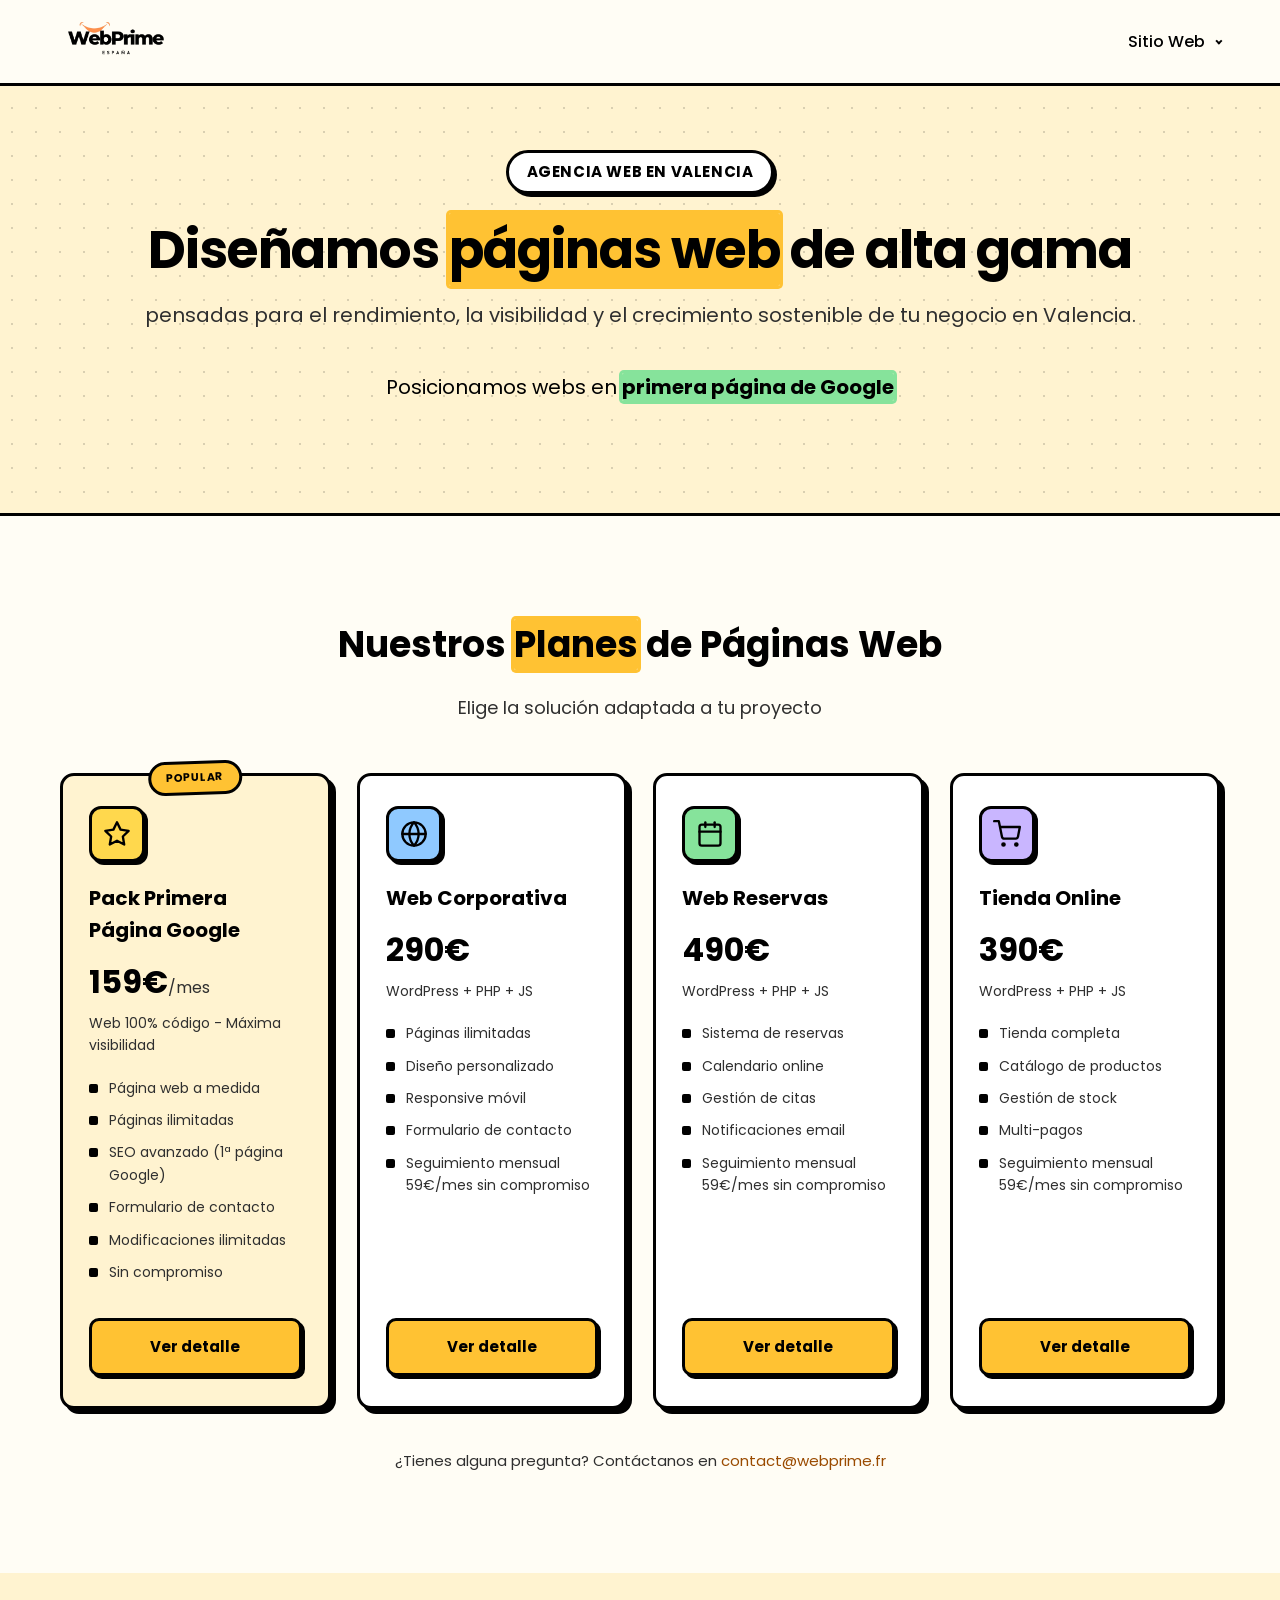
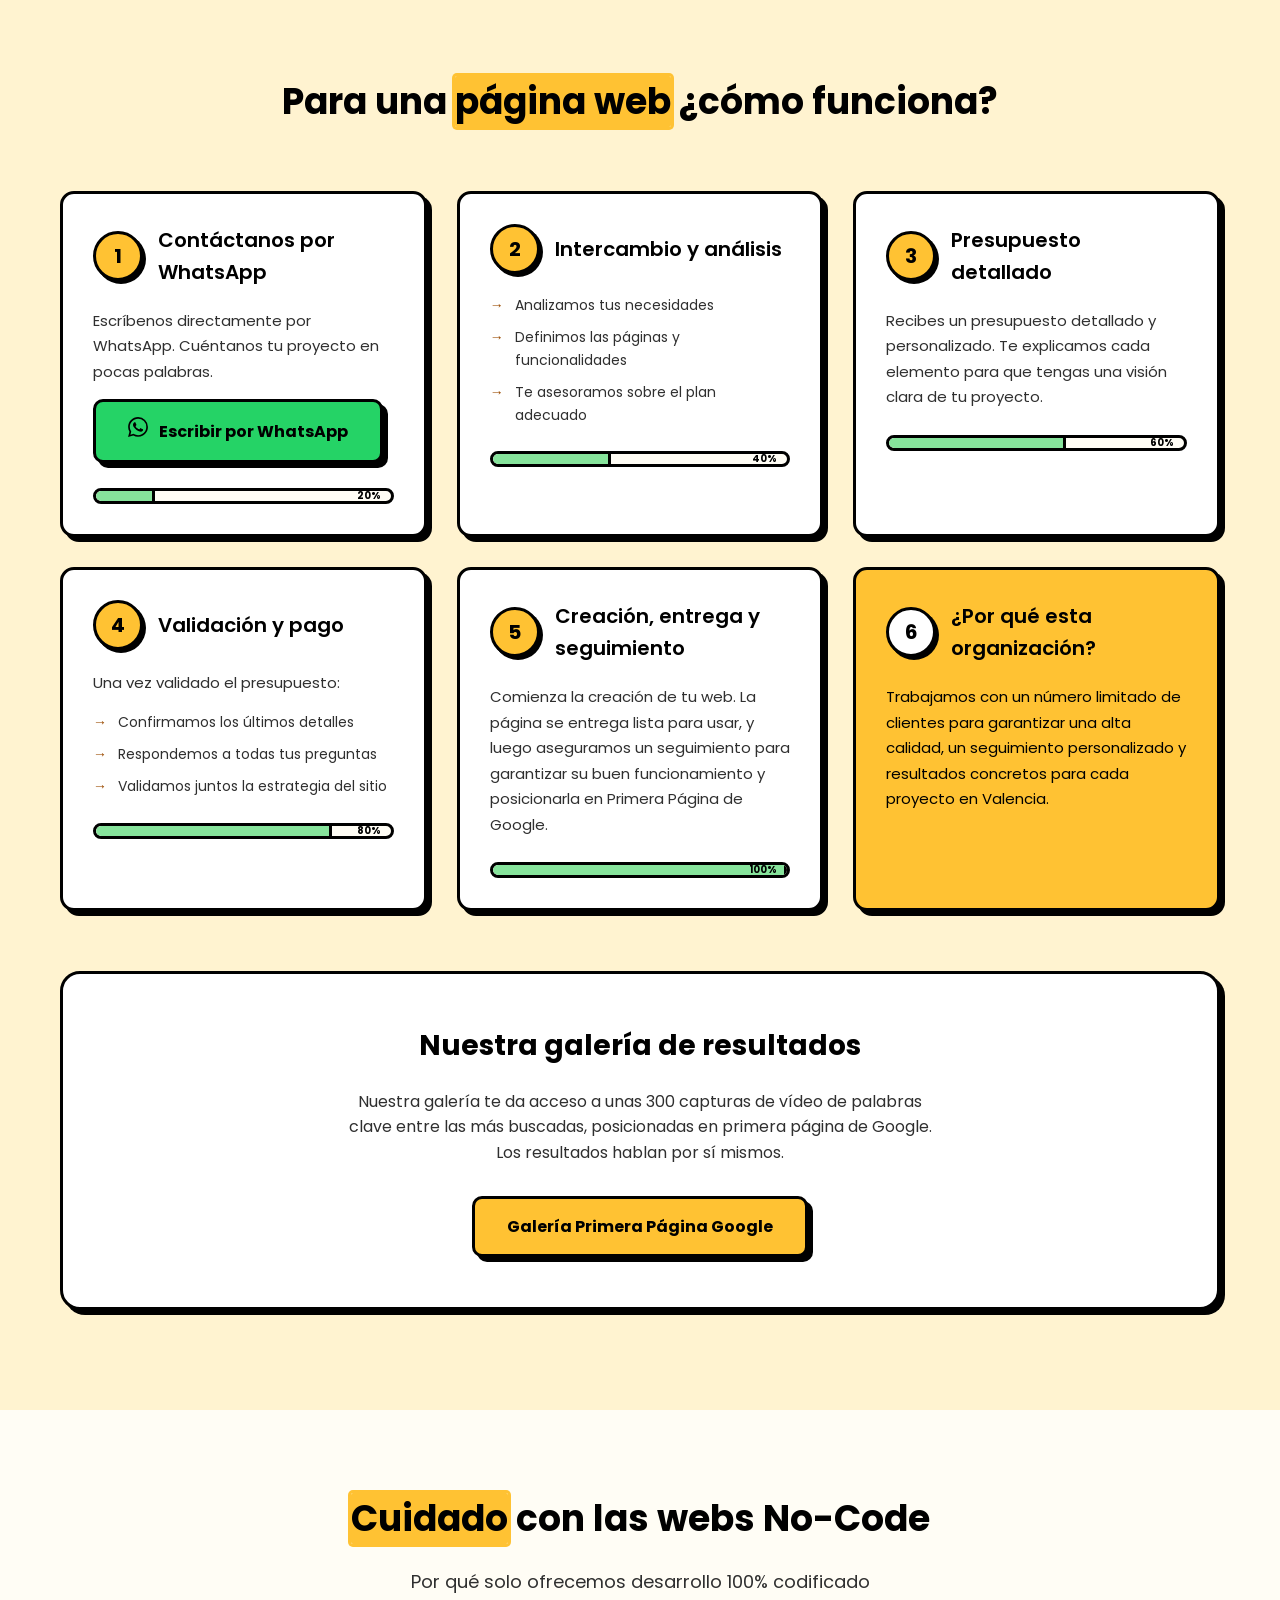
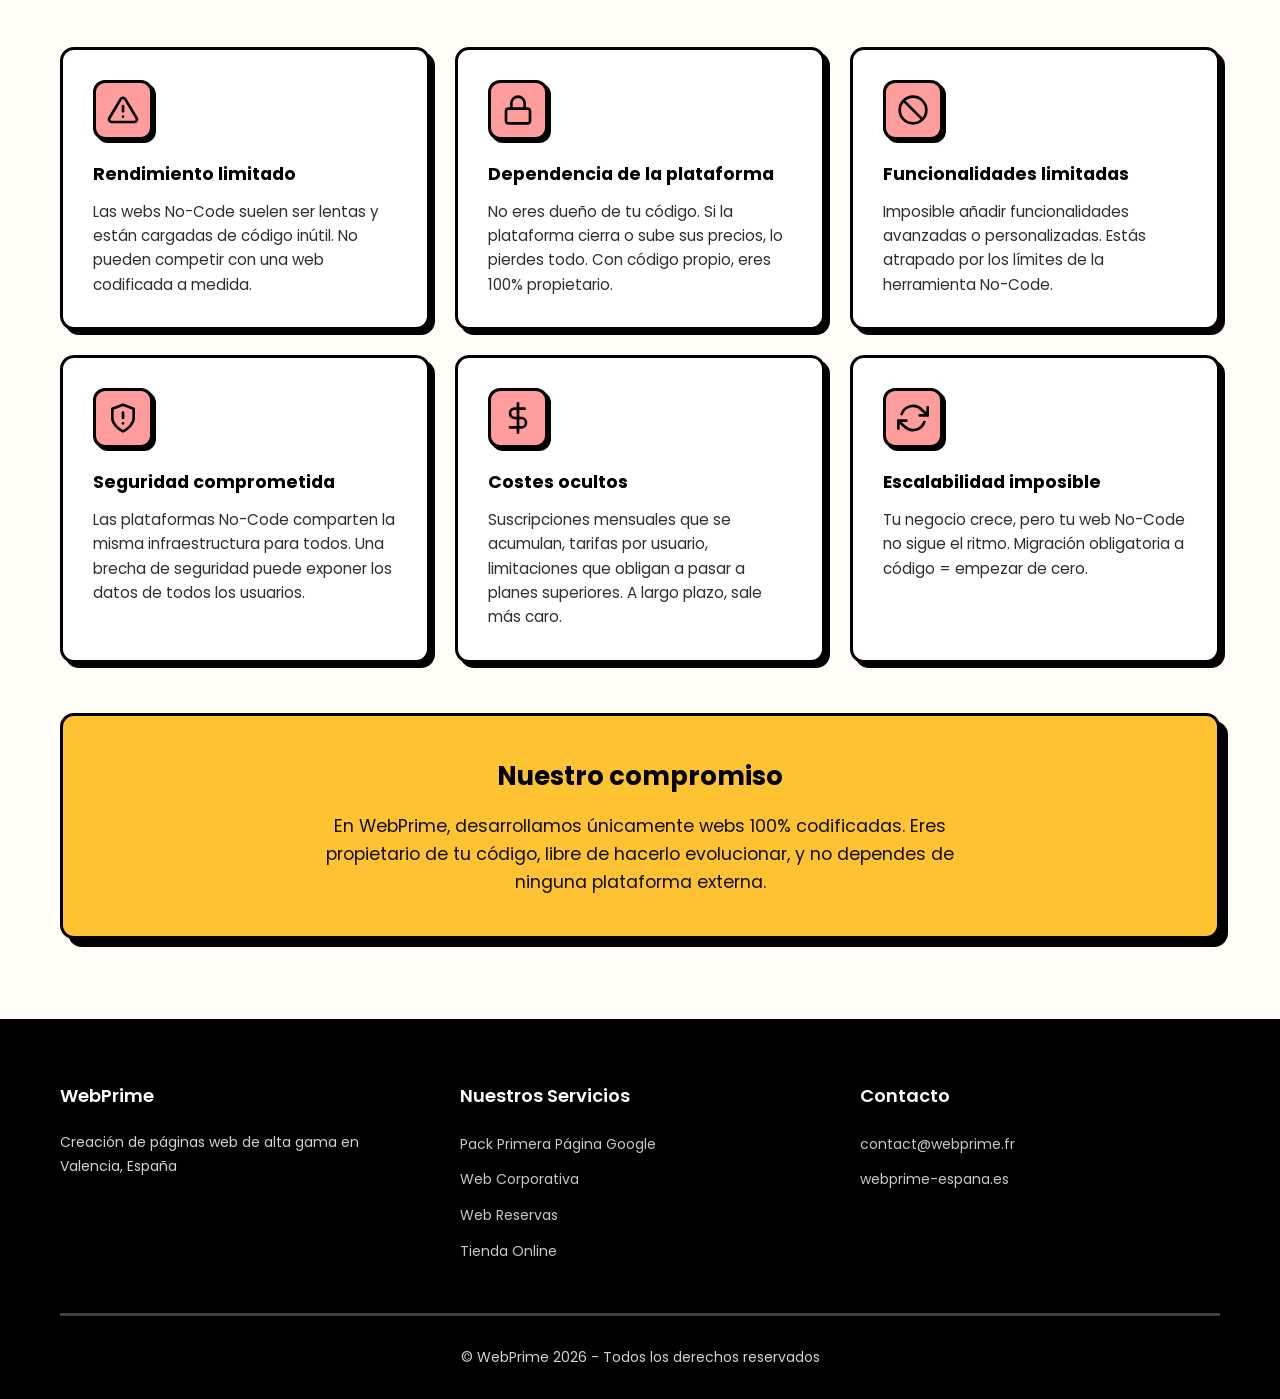
==== index.html @ 6ab96125 "Refonte neo-brutaliste et recentrage sur l'offre web Style - Palette neo-brutaliste : bordures noire" ====
﻿<!DOCTYPE html>
<html lang="es">
<head>
    <meta charset="UTF-8">
    <meta name="viewport" content="width=device-width, initial-scale=1.0">
    <title>Creación de Páginas Web en Valencia - Posicionamiento SEO Google | WebPrime</title>
    <meta name="description" content="Diseñamos páginas web de alta gama en Valencia, pensadas para el rendimiento, la visibilidad y el crecimiento sostenible de tu negocio.">
    <link rel="canonical" href="https://webprime-espana.es/"/>
    <meta name="author" content="WebPrime">
    <meta name="robots" content="index, follow">
    <link rel="icon" type="image/x-icon" href="favicon.ico">
    <link rel="apple-touch-icon" type="image/png" sizes="192x192" href="./logo/icon-192x192.png">
    <link rel="icon" type="image/png" sizes="32x32" href="./logo/android-icon-32x32.png">
    <link rel="icon" type="image/png" sizes="96x96" href="./logo/android-icon-96x96.png">
    <meta name="msapplication-TileColor" content="https://webprime-espana.es#ffffff">
    <meta name="msapplication-TileImage" content="./logo/ms-icon-32x32.png">
    <meta name="msapplication-TileImage" content="./logo/ms-icon-96x96.png">
    <link rel="stylesheet" href="style.css">
    <link rel="preconnect" href="https://fonts.googleapis.com">
    <link rel="preconnect" href="https://fonts.gstatic.com" crossorigin>
    <link href="https://fonts.googleapis.com/css2?family=Poppins:wght@300;400;500;600;700&display=swap" rel="stylesheet">
    <meta property="og:title" content="Creación de Páginas Web en Valencia - Posicionamiento SEO Google | WebPrime">
    <meta property="og:description" content="Diseñamos páginas web de alta gama en Valencia, pensadas para el rendimiento, la visibilidad y el crecimiento sostenible de tu negocio.">
    <meta property="og:image" content="https://webprime-espana.es/webprime.png">
    <meta property="og:url" content="https://webprime-espana.es">
    <meta property="og:type" content="website">
    <meta name="twitter:card" content="summary_large_image">
    <meta name="twitter:title" content="WebPrime España - Creación de Páginas Web en Valencia">
    <meta name="twitter:description" content="Páginas web de alta gama en Valencia, España">
    <meta name="twitter:image" content="https://webprime-espana.es/webprime.png">
    <script type="application/ld+json">
    {
        "@context": "https://schema.org",
        "@type": "LocalBusiness",
        "name": "WebPrime",
        "description": "Creación de páginas web de alta gama en Valencia, España",
        "url": "https://webprime-espana.es",
        "image": "https://webprime-espana.es/webprime.png",
        "email": "contact@webprime.fr",
        "priceRange": "€€",
        "address": {
            "@type": "PostalAddress",
            "streetAddress": "Calle Colón, 4",
            "postalCode": "46004",
            "addressLocality": "Valencia",
            "addressRegion": "Comunidad Valenciana",
            "addressCountry": "ES"
        },
        "geo": {
            "@type": "GeoCoordinates",
            "latitude": "39.4699",
            "longitude": "-0.3763"
        },
        "areaServed": "Valencia, España",
        "sameAs": [
            "https://www.instagram.com/webprime.es",
            "https://snapchat.com/t/qEbNohNU",
            "https://youtube.com/@daelia-digital"
        ]
    }
    </script>
    <script type="application/ld+json">
    [
        {
            "@context": "https://schema.org",
            "@type": "Product",
            "name": "Pack Primera Página Google",
            "description": "Web 100% código con máxima visibilidad en Google. SEO avanzado, alojamiento incluido, modificaciones ilimitadas.",
            "image": "https://webprime-espana.es/webprime.png",
            "brand": { "@type": "Brand", "name": "WebPrime" },
            "aggregateRating": {
                "@type": "AggregateRating",
                "ratingValue": "4.9",
                "reviewCount": "39"
            },
            "review": {
                "@type": "Review",
                "reviewRating": {
                    "@type": "Rating",
                    "ratingValue": "5",
                    "bestRating": "5"
                },
                "author": { "@type": "Person", "name": "Samba Sima" }
            },
            "offers": {
                "@type": "Offer",
                "url": "https://webprime-espana.es/ofertas/pack-google.html",
                "price": "159",
                "priceCurrency": "EUR",
                "availability": "https://schema.org/InStock",
                "priceValidUntil": "2026-12-31",
                "hasMerchantReturnPolicy": {
                    "@type": "MerchantReturnPolicy",
                    "applicableCountry": "ES",
                    "returnPolicyCategory": "https://schema.org/MerchantReturnNotPermitted"
                }
            }
        },
        {
            "@context": "https://schema.org",
            "@type": "Product",
            "name": "Web Corporativa",
            "description": "Página web corporativa profesional PHP + WordPress. Diseño responsive, formulario de contacto, 1 a 7 páginas.",
            "image": "https://webprime-espana.es/webprime.png",
            "brand": { "@type": "Brand", "name": "WebPrime" },
            "aggregateRating": {
                "@type": "AggregateRating",
                "ratingValue": "4.9",
                "reviewCount": "39"
            },
            "review": {
                "@type": "Review",
                "reviewRating": {
                    "@type": "Rating",
                    "ratingValue": "5",
                    "bestRating": "5"
                },
                "author": { "@type": "Person", "name": "Freddy Lele Talla" }
            },
            "offers": {
                "@type": "Offer",
                "url": "https://webprime-espana.es/ofertas/web-corporativa.html",
                "price": "290",
                "priceCurrency": "EUR",
                "availability": "https://schema.org/InStock",
                "priceValidUntil": "2026-12-31",
                "hasMerchantReturnPolicy": {
                    "@type": "MerchantReturnPolicy",
                    "applicableCountry": "ES",
                    "returnPolicyCategory": "https://schema.org/MerchantReturnNotPermitted"
                }
            }
        },
        {
            "@context": "https://schema.org",
            "@type": "Product",
            "name": "Web Reservas",
            "description": "Web con sistema de reservas integrado. Calendario online, gestión de citas, notificaciones email.",
            "image": "https://webprime-espana.es/webprime.png",
            "brand": { "@type": "Brand", "name": "WebPrime" },
            "aggregateRating": {
                "@type": "AggregateRating",
                "ratingValue": "4.9",
                "reviewCount": "39"
            },
            "review": {
                "@type": "Review",
                "reviewRating": {
                    "@type": "Rating",
                    "ratingValue": "5",
                    "bestRating": "5"
                },
                "author": { "@type": "Person", "name": "Samba Sima" }
            },
            "offers": {
                "@type": "Offer",
                "url": "https://webprime-espana.es/ofertas/web-reservas.html",
                "price": "490",
                "priceCurrency": "EUR",
                "availability": "https://schema.org/InStock",
                "priceValidUntil": "2026-12-31",
                "hasMerchantReturnPolicy": {
                    "@type": "MerchantReturnPolicy",
                    "applicableCountry": "ES",
                    "returnPolicyCategory": "https://schema.org/MerchantReturnNotPermitted"
                }
            }
        },
        {
            "@context": "https://schema.org",
            "@type": "Product",
            "name": "Tienda Online",
            "description": "Tienda online completa con catálogo de productos, carrito de compra y multi-pagos.",
            "image": "https://webprime-espana.es/webprime.png",
            "brand": { "@type": "Brand", "name": "WebPrime" },
            "aggregateRating": {
                "@type": "AggregateRating",
                "ratingValue": "4.9",
                "reviewCount": "39"
            },
            "review": {
                "@type": "Review",
                "reviewRating": {
                    "@type": "Rating",
                    "ratingValue": "5",
                    "bestRating": "5"
                },
                "author": { "@type": "Person", "name": "Freddy Lele Talla" }
            },
            "offers": {
                "@type": "Offer",
                "url": "https://webprime-espana.es/ofertas/tienda-online.html",
                "price": "390",
                "priceCurrency": "EUR",
                "availability": "https://schema.org/InStock",
                "priceValidUntil": "2026-12-31",
                "hasMerchantReturnPolicy": {
                    "@type": "MerchantReturnPolicy",
                    "applicableCountry": "ES",
                    "returnPolicyCategory": "https://schema.org/MerchantReturnNotPermitted"
                }
            }
        }
    ]
    </script>
</head>
<body>
    <header class="header">
        <div class="container">
            <a href="https://webprime-espana.es" class="logo">
                <img src="sitio_web.png" alt="WebPrime España">
            </a>
            <button class="menu-toggle" aria-label="Menu" id="menuToggle">
                <span></span>
                <span></span>
                <span></span>
            </button>
            <nav class="nav" id="nav">
                <ul>
                    <li class="nav-dropdown">
                        <a href="#">Sitio Web</a>
                        <ul class="dropdown-menu">
                            <li><a href="ofertas/web-corporativa.html" class="nav-sub-web">Vitrina</a></li>
                            <li><a href="ofertas/web-reservas.html" class="nav-sub-reservas">Reservas</a></li>
                            <li><a href="ofertas/tienda-online.html" class="nav-sub-tienda">Tienda Online</a></li>
                            <li><a href="ofertas/pack-google.html" class="nav-sub-google">1ª Página Google</a></li>
                        </ul>
                    </li>
                </ul>
            </nav>
        </div>
    </header>

    <section class="hero" id="inicio">
        <div class="container">
            <p class="hero-welcome">Agencia web en Valencia</p>
            <h1>Diseñamos <span class="highlight">páginas web</span> de alta gama</h1>
            <p class="hero-subtitle">pensadas para el rendimiento, la visibilidad y el crecimiento sostenible de tu negocio en Valencia.</p>
            <p class="hero-highlight-text">Posicionamos webs en <strong>primera página de Google</strong></p>
        </div>
    </section>

    <section class="offers-section" id="ofertas">
        <div class="container">
            <h2 class="section-title">Nuestros <span class="highlight">Planes</span> de Páginas Web</h2>
            <p class="section-subtitle">Elige la solución adaptada a tu proyecto</p>

            <div class="offers-grid">
                <div class="offer-card offer-popular">
                    <span class="offer-badge">POPULAR</span>
                    <div class="offer-icon offer-icon-amber">
                        <svg xmlns="http://www.w3.org/2000/svg" width="28" height="28" viewBox="0 0 24 24" fill="none" stroke="currentColor" stroke-width="2" stroke-linecap="round" stroke-linejoin="round"><polygon points="12 2 15.09 8.26 22 9.27 17 14.14 18.18 21.02 12 17.77 5.82 21.02 7 14.14 2 9.27 8.91 8.26 12 2"/></svg>
                    </div>
                    <h3 class="offer-title">Pack Primera Página Google</h3>
                    <div class="offer-price">159€<span class="offer-period">/mes</span></div>
                    <p class="offer-description">Web 100% código - Máxima visibilidad</p>
                    <ul class="offer-features">
                        <li>Página web a medida</li>
                        <li>Páginas ilimitadas</li>
                        <li>SEO avanzado (1ª página Google)</li>
                        <li>Formulario de contacto</li>
                        <li>Modificaciones ilimitadas</li>
                        <li>Sin compromiso</li>
                    </ul>
                    <a href="ofertas/pack-google.html" class="btn btn-offer btn-amber">Ver detalle</a>
                </div>

                <div class="offer-card">
                    <div class="offer-icon offer-icon-blue">
                        <svg xmlns="http://www.w3.org/2000/svg" width="28" height="28" viewBox="0 0 24 24" fill="none" stroke="currentColor" stroke-width="2" stroke-linecap="round" stroke-linejoin="round"><circle cx="12" cy="12" r="10"/><line x1="2" y1="12" x2="22" y2="12"/><path d="M12 2a15.3 15.3 0 0 1 4 10 15.3 15.3 0 0 1-4 10 15.3 15.3 0 0 1-4-10 15.3 15.3 0 0 1 4-10z"/></svg>
                    </div>
                    <h3 class="offer-title">Web Corporativa</h3>
                    <div class="offer-price">290€</div>
                    <p class="offer-description">WordPress + PHP + JS</p>
                    <ul class="offer-features">
                        <li>Páginas ilimitadas</li>
                        <li>Diseño personalizado</li>
                        <li>Responsive móvil</li>
                        <li>Formulario de contacto</li>
                        <li>Seguimiento mensual 59€/mes sin compromiso</li>
                    </ul>
                    <a href="ofertas/web-corporativa.html" class="btn btn-offer btn-blue">Ver detalle</a>
                </div>

                <div class="offer-card">
                    <div class="offer-icon offer-icon-green">
                        <svg xmlns="http://www.w3.org/2000/svg" width="28" height="28" viewBox="0 0 24 24" fill="none" stroke="currentColor" stroke-width="2" stroke-linecap="round" stroke-linejoin="round"><rect x="3" y="4" width="18" height="18" rx="2" ry="2"/><line x1="16" y1="2" x2="16" y2="6"/><line x1="8" y1="2" x2="8" y2="6"/><line x1="3" y1="10" x2="21" y2="10"/></svg>
                    </div>
                    <h3 class="offer-title">Web Reservas</h3>
                    <div class="offer-price">490€</div>
                    <p class="offer-description">WordPress + PHP + JS</p>
                    <ul class="offer-features">
                        <li>Sistema de reservas</li>
                        <li>Calendario online</li>
                        <li>Gestión de citas</li>
                        <li>Notificaciones email</li>
                        <li>Seguimiento mensual 59€/mes sin compromiso</li>
                    </ul>
                    <a href="ofertas/web-reservas.html" class="btn btn-offer btn-green">Ver detalle</a>
                </div>

                <div class="offer-card">
                    <div class="offer-icon offer-icon-purple">
                        <svg xmlns="http://www.w3.org/2000/svg" width="28" height="28" viewBox="0 0 24 24" fill="none" stroke="currentColor" stroke-width="2" stroke-linecap="round" stroke-linejoin="round"><circle cx="9" cy="21" r="1"/><circle cx="20" cy="21" r="1"/><path d="M1 1h4l2.68 13.39a2 2 0 0 0 2 1.61h9.72a2 2 0 0 0 2-1.61L23 6H6"/></svg>
                    </div>
                    <h3 class="offer-title">Tienda Online</h3>
                    <div class="offer-price">390€</div>
                    <p class="offer-description">WordPress + PHP + JS</p>
                    <ul class="offer-features">
                        <li>Tienda completa</li>
                        <li>Catálogo de productos</li>
                        <li>Gestión de stock</li>
                        <li>Multi-pagos</li>
                        <li>Seguimiento mensual 59€/mes sin compromiso</li>
                    </ul>
                    <a href="ofertas/tienda-online.html" class="btn btn-offer btn-purple">Ver detalle</a>
                </div>

            </div>

            <p class="offers-contact">¿Tienes alguna pregunta? Contáctanos en <a href="mailto:contact@webprime.fr">contact@webprime.fr</a></p>
        </div>
    </section>

    <section class="process-section" id="creacion-web">
        <div class="container">
            <h2 class="section-title">Para una <span class="highlight">página web</span> ¿cómo funciona?</h2>

            <div class="steps-container">
                <div class="step">
                    <div class="step-header">
                        <span class="step-number">1</span>
                        <h3>Contáctanos por WhatsApp</h3>
                    </div>
                    <div class="step-content">
                        <p>Escríbenos directamente por WhatsApp. Cuéntanos tu proyecto en pocas palabras.</p>
                        <a href="https://wa.me/message/7FJ5FBRG7OJSB1" target="_blank" class="btn btn-primary btn-whatsapp" style="background: #25D366; margin-top: 15px;">
                            <svg xmlns="http://www.w3.org/2000/svg" width="20" height="20" viewBox="0 0 24 24" fill="currentColor" style="margin-right: 8px;"><path d="M17.472 14.382c-.297-.149-1.758-.867-2.03-.967-.273-.099-.471-.148-.67.15-.197.297-.767.966-.94 1.164-.173.199-.347.223-.644.075-.297-.15-1.255-.463-2.39-1.475-.883-.788-1.48-1.761-1.653-2.059-.173-.297-.018-.458.13-.606.134-.133.298-.347.446-.52.149-.174.198-.298.298-.497.099-.198.05-.371-.025-.52-.075-.149-.669-1.612-.916-2.207-.242-.579-.487-.5-.669-.51-.173-.008-.371-.01-.57-.01-.198 0-.52.074-.792.372-.272.297-1.04 1.016-1.04 2.479 0 1.462 1.065 2.875 1.213 3.074.149.198 2.096 3.2 5.077 4.487.709.306 1.262.489 1.694.625.712.227 1.36.195 1.871.118.571-.085 1.758-.719 2.006-1.413.248-.694.248-1.289.173-1.413-.074-.124-.272-.198-.57-.347m-5.421 7.403h-.004a9.87 9.87 0 01-5.031-1.378l-.361-.214-3.741.982.998-3.648-.235-.374a9.86 9.86 0 01-1.51-5.26c.001-5.45 4.436-9.884 9.888-9.884 2.64 0 5.122 1.03 6.988 2.898a9.825 9.825 0 012.893 6.994c-.003 5.45-4.437 9.884-9.885 9.884m8.413-18.297A11.815 11.815 0 0012.05 0C5.495 0 .16 5.335.157 11.892c0 2.096.547 4.142 1.588 5.945L.057 24l6.305-1.654a11.882 11.882 0 005.683 1.448h.005c6.554 0 11.89-5.335 11.893-11.893a11.821 11.821 0 00-3.48-8.413z"/></svg>
                            Escribir por WhatsApp
                        </a>
                    </div>
                    <div class="progress-bar">
                        <div class="progress" style="width: 20%"></div>
                        <span class="progress-text">20%</span>
                    </div>
                </div>

                <div class="step">
                    <div class="step-header">
                        <span class="step-number">2</span>
                        <h3>Intercambio y análisis</h3>
                    </div>
                    <div class="step-content">
                        <ul class="step-list">
                            <li>Analizamos tus necesidades</li>
                            <li>Definimos las páginas y funcionalidades</li>
                            <li>Te asesoramos sobre el plan adecuado</li>
                        </ul>
                    </div>
                    <div class="progress-bar">
                        <div class="progress" style="width: 40%"></div>
                        <span class="progress-text">40%</span>
                    </div>
                </div>

                <div class="step">
                    <div class="step-header">
                        <span class="step-number">3</span>
                        <h3>Presupuesto detallado</h3>
                    </div>
                    <div class="step-content">
                        <p>Recibes un presupuesto detallado y personalizado. Te explicamos cada elemento para que tengas una visión clara de tu proyecto.</p>
                    </div>
                    <div class="progress-bar">
                        <div class="progress" style="width: 60%"></div>
                        <span class="progress-text">60%</span>
                    </div>
                </div>

                <div class="step">
                    <div class="step-header">
                        <span class="step-number">4</span>
                        <h3>Validación y pago</h3>
                    </div>
                    <div class="step-content">
                        <p>Una vez validado el presupuesto:</p>
                        <ul class="step-list">
                            <li>Confirmamos los últimos detalles</li>
                            <li>Respondemos a todas tus preguntas</li>
                            <li>Validamos juntos la estrategia del sitio</li>
                        </ul>
                    </div>
                    <div class="progress-bar">
                        <div class="progress" style="width: 80%"></div>
                        <span class="progress-text">80%</span>
                    </div>
                </div>

                <div class="step">
                    <div class="step-header">
                        <span class="step-number">5</span>
                        <h3>Creación, entrega y seguimiento</h3>
                    </div>
                    <div class="step-content">
                        <p>Comienza la creación de tu web. La página se entrega lista para usar, y luego aseguramos un seguimiento para garantizar su buen funcionamiento y posicionarla en Primera Página de Google.</p>
                    </div>
                    <div class="progress-bar">
                        <div class="progress" style="width: 100%"></div>
                        <span class="progress-text">100%</span>
                    </div>
                </div>

                <div class="step step-highlight">
                    <div class="step-header">
                        <span class="step-number">6</span>
                        <h3>¿Por qué esta organización?</h3>
                    </div>
                    <div class="step-content">
                        <p>Trabajamos con un número limitado de clientes para garantizar una alta calidad, un seguimiento personalizado y resultados concretos para cada proyecto en Valencia.</p>
                    </div>
                </div>
            </div>

            <div class="gallery-box">
                <h3>Nuestra galería de resultados</h3>
                <p>Nuestra galería te da acceso a unas 300 capturas de vídeo de palabras clave entre las más buscadas, posicionadas en primera página de Google. Los resultados hablan por sí mismos.</p>
                <a href="https://daelia-digital.fr/premiere-page-google/" target="_blank" class="btn btn-primary">Galería Primera Página Google</a>
            </div>
        </div>
    </section>

    <section class="warning-section" id="advertencia">
        <div class="container">
            <h2 class="section-title"><span class="highlight">Cuidado</span> con las webs No-Code</h2>
            <p class="section-subtitle">Por qué solo ofrecemos desarrollo 100% codificado</p>

            <div class="warning-grid">
                <div class="warning-card">
                    <div class="warning-icon">
                        <svg xmlns="http://www.w3.org/2000/svg" width="32" height="32" viewBox="0 0 24 24" fill="none" stroke="currentColor" stroke-width="2" stroke-linecap="round" stroke-linejoin="round">
                            <path d="M10.29 3.86L1.82 18a2 2 0 0 0 1.71 3h16.94a2 2 0 0 0 1.71-3L13.71 3.86a2 2 0 0 0-3.42 0z"/>
                            <line x1="12" y1="9" x2="12" y2="13"/>
                            <line x1="12" y1="17" x2="12.01" y2="17"/>
                        </svg>
                    </div>
                    <h3>Rendimiento limitado</h3>
                    <p>Las webs No-Code suelen ser lentas y están cargadas de código inútil. No pueden competir con una web codificada a medida.</p>
                </div>

                <div class="warning-card">
                    <div class="warning-icon">
                        <svg xmlns="http://www.w3.org/2000/svg" width="32" height="32" viewBox="0 0 24 24" fill="none" stroke="currentColor" stroke-width="2" stroke-linecap="round" stroke-linejoin="round">
                            <rect x="3" y="11" width="18" height="11" rx="2" ry="2"/>
                            <path d="M7 11V7a5 5 0 0 1 10 0v4"/>
                        </svg>
                    </div>
                    <h3>Dependencia de la plataforma</h3>
                    <p>No eres dueño de tu código. Si la plataforma cierra o sube sus precios, lo pierdes todo. Con código propio, eres 100% propietario.</p>
                </div>

                <div class="warning-card">
                    <div class="warning-icon">
                        <svg xmlns="http://www.w3.org/2000/svg" width="32" height="32" viewBox="0 0 24 24" fill="none" stroke="currentColor" stroke-width="2" stroke-linecap="round" stroke-linejoin="round">
                            <circle cx="12" cy="12" r="10"/>
                            <line x1="4.93" y1="4.93" x2="19.07" y2="19.07"/>
                        </svg>
                    </div>
                    <h3>Funcionalidades limitadas</h3>
                    <p>Imposible añadir funcionalidades avanzadas o personalizadas. Estás atrapado por los límites de la herramienta No-Code.</p>
                </div>

                <div class="warning-card">
                    <div class="warning-icon">
                        <svg xmlns="http://www.w3.org/2000/svg" width="32" height="32" viewBox="0 0 24 24" fill="none" stroke="currentColor" stroke-width="2" stroke-linecap="round" stroke-linejoin="round">
                            <path d="M12 22s8-4 8-10V5l-8-3-8 3v7c0 6 8 10 8 10z"/>
                            <line x1="12" y1="8" x2="12" y2="12"/>
                            <line x1="12" y1="16" x2="12.01" y2="16"/>
                        </svg>
                    </div>
                    <h3>Seguridad comprometida</h3>
                    <p>Las plataformas No-Code comparten la misma infraestructura para todos. Una brecha de seguridad puede exponer los datos de todos los usuarios.</p>
                </div>

                <div class="warning-card">
                    <div class="warning-icon">
                        <svg xmlns="http://www.w3.org/2000/svg" width="32" height="32" viewBox="0 0 24 24" fill="none" stroke="currentColor" stroke-width="2" stroke-linecap="round" stroke-linejoin="round">
                            <line x1="12" y1="1" x2="12" y2="23"/>
                            <path d="M17 5H9.5a3.5 3.5 0 0 0 0 7h5a3.5 3.5 0 0 1 0 7H6"/>
                        </svg>
                    </div>
                    <h3>Costes ocultos</h3>
                    <p>Suscripciones mensuales que se acumulan, tarifas por usuario, limitaciones que obligan a pasar a planes superiores. A largo plazo, sale más caro.</p>
                </div>

                <div class="warning-card">
                    <div class="warning-icon">
                        <svg xmlns="http://www.w3.org/2000/svg" width="32" height="32" viewBox="0 0 24 24" fill="none" stroke="currentColor" stroke-width="2" stroke-linecap="round" stroke-linejoin="round">
                            <polyline points="23 4 23 10 17 10"/>
                            <polyline points="1 20 1 14 7 14"/>
                            <path d="M3.51 9a9 9 0 0 1 14.85-3.36L23 10M1 14l4.64 4.36A9 9 0 0 0 20.49 15"/>
                        </svg>
                    </div>
                    <h3>Escalabilidad imposible</h3>
                    <p>Tu negocio crece, pero tu web No-Code no sigue el ritmo. Migración obligatoria a código = empezar de cero.</p>
                </div>
            </div>

            <div class="warning-conclusion">
                <h3>Nuestro compromiso</h3>
                <p>En WebPrime, desarrollamos únicamente webs 100% codificadas. Eres propietario de tu código, libre de hacerlo evolucionar, y no dependes de ninguna plataforma externa.</p>
            </div>
        </div>
    </section>

    <footer class="footer">
        <div class="container">
            <div class="footer-grid">
                <div class="footer-col">
                    <h4>WebPrime</h4>
                    <p>Creación de páginas web de alta gama en Valencia, España</p>
                </div>

                <div class="footer-col">
                    <h4>Nuestros Servicios</h4>
                    <ul>
                        <li><a href="ofertas/pack-google.html">Pack Primera Página Google</a></li>
                        <li><a href="ofertas/web-corporativa.html">Web Corporativa</a></li>
                        <li><a href="ofertas/web-reservas.html">Web Reservas</a></li>
                        <li><a href="ofertas/tienda-online.html">Tienda Online</a></li>
                    </ul>
                </div>

                <div class="footer-col">
                    <h4>Contacto</h4>
                    <ul>
                        <li><a href="mailto:contact@webprime.fr">contact@webprime.fr</a></li>
                        <li><a href="https://webprime-espana.es">webprime-espana.es</a></li>
                    </ul>
                </div>
            </div>

            <div class="footer-bottom">
                <p>&copy; WebPrime 2026 - Todos los derechos reservados</p>
            </div>
        </div>
    </footer>

    <script>
        document.addEventListener('DOMContentLoaded', function () {
            const menuToggle = document.getElementById('menuToggle');
            const nav = document.getElementById('nav');
            menuToggle.addEventListener('click', function () {
                menuToggle.classList.toggle('active');
                nav.classList.toggle('active');
            });

            const navLinks = nav.querySelectorAll('a');
            navLinks.forEach(link => {
                link.addEventListener('click', function () {
                    if (!this.parentElement.classList.contains('nav-dropdown')) {
                        menuToggle.classList.remove('active');
                        nav.classList.remove('active');
                    }
                });
            });
            document.addEventListener('click', function (e) {
                if (!nav.contains(e.target) && !menuToggle.contains(e.target)) {
                    menuToggle.classList.remove('active');
                    nav.classList.remove('active');
                }
            });
            const dropdowns = document.querySelectorAll('.nav-dropdown > a');
            dropdowns.forEach(dropdown => {
                dropdown.addEventListener('click', function(e) {
                    if (window.innerWidth <= 768) {
                        e.preventDefault();
                        this.parentElement.classList.toggle('active');
                    }
                });
            });

        });
    </script>
    <nav class="bottom-nav" aria-label="Navegación rápida">
        <a href="#inicio" data-spy="inicio">
            <svg xmlns="http://www.w3.org/2000/svg" viewBox="0 0 24 24" fill="none" stroke="currentColor" stroke-width="2" stroke-linecap="round" stroke-linejoin="round" aria-hidden="true"><path d="M3 9l9-7 9 7v11a2 2 0 0 1-2 2H5a2 2 0 0 1-2-2z"/><polyline points="9 22 9 12 15 12 15 22"/></svg>
            <span>Inicio</span>
        </a>
        <a href="#ofertas" data-spy="ofertas">
            <svg xmlns="http://www.w3.org/2000/svg" viewBox="0 0 24 24" fill="none" stroke="currentColor" stroke-width="2" stroke-linecap="round" stroke-linejoin="round" aria-hidden="true"><rect x="3" y="3" width="7" height="7" rx="1.5"/><rect x="14" y="3" width="7" height="7" rx="1.5"/><rect x="3" y="14" width="7" height="7" rx="1.5"/><rect x="14" y="14" width="7" height="7" rx="1.5"/></svg>
            <span>Planes</span>
        </a>
        <a href="#creacion-web" data-spy="creacion-web">
            <svg xmlns="http://www.w3.org/2000/svg" viewBox="0 0 24 24" fill="none" stroke="currentColor" stroke-width="2" stroke-linecap="round" stroke-linejoin="round" aria-hidden="true"><polyline points="16 18 22 12 16 6"/><polyline points="8 6 2 12 8 18"/></svg>
            <span>Cómo va</span>
        </a>
        <a href="https://wa.me/message/7FJ5FBRG7OJSB1" target="_blank" rel="noopener" class="bnav-wa">
            <svg xmlns="http://www.w3.org/2000/svg" viewBox="0 0 24 24" fill="currentColor" aria-hidden="true"><path d="M17.472 14.382c-.297-.149-1.758-.867-2.03-.967-.273-.099-.471-.148-.67.15-.197.297-.767.966-.94 1.164-.173.199-.347.223-.644.075-.297-.15-1.255-.463-2.39-1.475-.883-.788-1.48-1.761-1.653-2.059-.173-.297-.018-.458.13-.606.134-.133.298-.347.446-.52.149-.174.198-.298.298-.497.099-.198.05-.371-.025-.52-.075-.149-.669-1.612-.916-2.207-.242-.579-.487-.5-.669-.51-.173-.008-.371-.01-.57-.01-.198 0-.52.074-.792.372-.272.297-1.04 1.016-1.04 2.479 0 1.462 1.065 2.875 1.213 3.074.149.198 2.096 3.2 5.077 4.487.709.306 1.262.489 1.694.625.712.227 1.36.195 1.871.118.571-.085 1.758-.719 2.006-1.413.248-.694.248-1.289.173-1.413-.074-.124-.272-.198-.57-.347m-5.421 7.403h-.004a9.87 9.87 0 01-5.031-1.378l-.361-.214-3.741.982.998-3.648-.235-.374a9.86 9.86 0 01-1.51-5.26c.001-5.45 4.436-9.884 9.888-9.884 2.64 0 5.122 1.03 6.988 2.898a9.825 9.825 0 012.893 6.994c-.003 5.45-4.437 9.884-9.885 9.884m8.413-18.297A11.815 11.815 0 0012.05 0C5.495 0 .16 5.335.157 11.892c0 2.096.547 4.142 1.588 5.945L.057 24l6.305-1.654a11.882 11.882 0 005.683 1.448h.005c6.554 0 11.89-5.335 11.893-11.893a11.821 11.821 0 00-3.48-8.413z"/></svg>
            <span>WhatsApp</span>
        </a>
    </nav>

    <script>
        (function () {
            var items = document.querySelectorAll('.bottom-nav a[data-spy]');
            if (!items.length || !('IntersectionObserver' in window)) return;

            var byId = {};
            items.forEach(function (a) { byId[a.dataset.spy] = a; });

            var targets = Object.keys(byId)
                .map(function (id) { return document.getElementById(id); })
                .filter(Boolean);
            if (!targets.length) return;

            function setActive(id) {
                items.forEach(function (a) {
                    a.classList.toggle('active', a.dataset.spy === id);
                });
            }

            var observer = new IntersectionObserver(function (entries) {
                var best = null;
                entries.forEach(function (e) {
                    if (e.isIntersecting && (!best || e.intersectionRatio > best.intersectionRatio)) {
                        best = e;
                    }
                });
                if (best) setActive(best.target.id);
            }, { rootMargin: '-45% 0px -45% 0px', threshold: 0 });

            targets.forEach(function (t) { observer.observe(t); });
            setActive('inicio');
        })();
    </script>
</body>
</html>
---- style.css ----
*, *::before, *::after {
    margin: 0;
    padding: 0;
    box-sizing: border-box;
}

:root {
    --ink: #000000;

    --primary-orange: #ffc233;
    --orange-press: #f0ad00;
    --orange-ink: #9a4b00;

    --pop-yellow: #ffd84d;
    --pop-blue: #8fc9ff;
    --pop-green: #86e39b;
    --pop-lilac: #c9b6ff;
    --pop-red: #ff9d9d;

    --blue: #8fc9ff;
    --blue-soft: #86e39b;
    --blue-deep: #c9b6ff;
    --blue-wash: #fff3d0;

    --bg-page: #fffdf5;
    --bg-alt: #fff3d0;
    --bg-card: #ffffff;
    --bg-card-hover: #fffbea;

    --text-title: #000000;
    --text-body: #2f2f2f;
    --text-strong: #111111;
    --on-accent: #000000;
    --on-blue: #000000;

    --border: #000000;
    --border-color: #000000;
    --alert-red: #e11d48;

    --shadow-sm: 3px 3px 0 var(--ink);
    --shadow-md: 5px 5px 0 var(--ink);
    --shadow-lg: 8px 8px 0 var(--ink);
    --shadow-press: 2px 2px 0 var(--ink);
}

html {
    scroll-behavior: smooth;
}

body {
    font-family: 'Poppins', sans-serif;
    font-size: 16px;
    line-height: 1.6;
    color: var(--text-body);
    background-color: var(--bg-page);
}

a {
    color: var(--orange-ink);
    text-decoration: none;
    transition: color 0.3s ease;
}

a:hover {
    color: #92400e;
}

.container {
    max-width: 1200px;
    margin: 0 auto;
    padding: 0 20px;
}

.highlight {
    color: var(--ink);
    background: var(--primary-orange);
    box-shadow: 0 0 0 3px var(--primary-orange);
    border-radius: 2px;
    box-decoration-break: clone;
    -webkit-box-decoration-break: clone;
}

.header {
    background: var(--bg-page);
    padding: 15px 0;
    position: fixed;
    top: 0;
    left: 0;
    right: 0;
    z-index: 1000;
    border-bottom: 3px solid var(--ink);
}

.header .container {
    display: flex;
    justify-content: space-between;
    align-items: center;
}

.logo img {
    height: 45px;
    width: auto;
}

.nav ul {
    display: flex;
    list-style: none;
    gap: 30px;
}

.nav a {
    color: var(--text-title);
    font-weight: 500;
    padding: 10px 0;
    position: relative;
}

.nav a::after {
    content: '';
    position: absolute;
    bottom: 0;
    left: 0;
    width: 0;
    height: 2px;
    background: var(--primary-orange);
    transition: width 0.3s ease;
}

.nav a:hover::after {
    width: 100%;
}

.nav a:hover {
    color: var(--orange-ink);
}

.nav-dropdown {
    position: relative;
}

.nav-dropdown > a::after {
    content: '';
    position: static;
    display: inline-block;
    width: 5px;
    height: 5px;
    border-right: 2px solid currentColor;
    border-bottom: 2px solid currentColor;
    transform: rotate(45deg) translateY(-2px);
    margin-left: 10px;
    transition: transform 0.3s ease;
    vertical-align: middle;
    background: none;
}

.nav-dropdown:hover > a::after {
    transform: rotate(-135deg) translateY(2px);
    width: 5px;
}

.nav ul.dropdown-menu {
    display: block;
    gap: 0;
}

.dropdown-menu {
    position: absolute;
    top: 100%;
    left: 50%;
    transform: translateX(-50%);
    background: var(--bg-card);
    border: 3px solid var(--border);
    border-radius: 10px;
    padding: 10px 0;
    min-width: 180px;
    opacity: 0;
    visibility: hidden;
    transition: all 0.3s ease;
    box-shadow: var(--shadow-lg);
    z-index: 1001;
}

.nav-dropdown:hover .dropdown-menu {
    opacity: 1;
    visibility: visible;
}

.dropdown-menu li {
    list-style: none;
}

.dropdown-menu a {
    display: block;
    padding: 10px 20px;
    color: var(--text-strong);
    font-weight: 500;
    white-space: nowrap;
    transition: all 0.3s ease;
}

.dropdown-menu a::after {
    display: none;
}

.dropdown-menu a:hover {
    background: var(--bg-card-hover);
    color: var(--orange-ink);
}

.menu-toggle {
    display: none;
    flex-direction: column;
    align-items: center;
    justify-content: center;
    gap: 5px;
    width: 48px;
    height: 48px;
    background: var(--primary-orange);
    border: 3px solid var(--ink);
    border-radius: 12px;
    box-shadow: var(--shadow-sm);
    cursor: pointer;
    padding: 0;
    transition: transform 0.12s ease, box-shadow 0.12s ease;
}

.menu-toggle:active {
    transform: translate(3px, 3px);
    box-shadow: 0 0 0 var(--ink);
}

.menu-toggle span {
    width: 22px;
    height: 3px;
    background: var(--ink);
    border-radius: 2px;
    transition: all 0.3s ease;
}

.hero {
    background-color: var(--bg-alt);
    background-image: radial-gradient(rgba(0, 0, 0, 0.15) 1.5px, transparent 1.5px);
    background-size: 24px 24px;
    color: var(--text-title);
    padding: 150px 0 80px;
    text-align: center;
    position: relative;
    overflow: hidden;
    border-bottom: 3px solid var(--ink);
}

.hero .container {
    position: relative;
    z-index: 10;
}

@keyframes fadeSlideUp {
    0% {
        opacity: 0;
        transform: translateY(30px);
    }
    100% {
        opacity: 1;
        transform: translateY(0);
    }
}

@keyframes blink {
    50% { border-color: transparent; }
}

.hero-welcome {
    display: inline-block;
    font-size: 15px;
    font-weight: 700;
    letter-spacing: 0.04em;
    text-transform: uppercase;
    color: var(--ink);
    background: var(--bg-card);
    border: 3px solid var(--ink);
    border-radius: 999px;
    box-shadow: var(--shadow-sm);
    padding: 7px 18px;
    margin-bottom: 26px;
}

.hero h1 {
    font-size: 52px;
    font-weight: 700;
    line-height: 1.14;
    letter-spacing: -0.02em;
    margin-bottom: 20px;
    color: var(--text-title);
    opacity: 0;
    animation: fadeSlideUp 0.8s ease forwards;
    animation-delay: 0.5s;
}

.hero-subtitle {
    font-size: 20px;
    color: var(--text-body);
    margin-bottom: 40px;
    opacity: 0;
    animation: fadeSlideUp 0.8s ease forwards;
    animation-delay: 0.8s;
}

.hero-highlight-text {
    font-size: 20px;
    color: var(--text-title);
    margin-bottom: 30px;
    opacity: 0;
    animation: fadeSlideUp 0.8s ease forwards;
    animation-delay: 1.1s;
}

.hero-highlight-text strong {
    color: var(--ink);
    background: var(--pop-green);
    box-shadow: 0 0 0 3px var(--pop-green);
    border-radius: 2px;
    animation: none;
    animation-delay: 1.9s;
}

.btn {
    display: inline-block;
    padding: 15px 32px;
    border-radius: 10px;
    font-weight: 700;
    font-size: 16px;
    cursor: pointer;
    border: 3px solid var(--ink);
    box-shadow: var(--shadow-md);
    transition: transform 0.12s ease, box-shadow 0.12s ease, background-color 0.12s ease;
}

.btn:hover {
    transform: translate(2px, 2px);
    box-shadow: var(--shadow-sm);
}

.btn:active {
    transform: translate(4px, 4px);
    box-shadow: 0 0 0 var(--ink);
}

.btn-primary {
    background: var(--primary-orange);
    color: var(--on-accent);
}

.btn-primary:hover {
    background: var(--orange-press);
    color: var(--on-accent);
}

.offers-section {
    padding: 100px 0;
    background: var(--bg-page);
}

.section-subtitle {
    text-align: center;
    font-size: 18px;
    color: var(--text-body);
    margin-top: -40px;
    margin-bottom: 50px;
}

.offers-grid {
    display: grid;
    grid-template-columns: repeat(4, 1fr);
    align-items: stretch;
    gap: 26px;
    margin-bottom: 40px;
}

.offer-card {
    display: flex;
    flex-direction: column;
    background: var(--bg-card);
    border-radius: 14px;
    padding: 30px 26px;
    box-shadow: var(--shadow-md);
    transition: transform 0.14s ease, box-shadow 0.14s ease;
    position: relative;
    border: 3px solid var(--ink);
}

.offer-card:hover {
    transform: translate(-3px, -3px);
    box-shadow: 8px 8px 0 var(--ink);
}

.offer-popular {
    background: var(--bg-alt);
}

.offer-badge {
    position: absolute;
    top: -15px;
    left: 50%;
    transform: translateX(-50%) rotate(-2deg);
    background: var(--primary-orange);
    color: var(--on-accent);
    font-size: 11px;
    font-weight: 700;
    padding: 5px 15px;
    border: 3px solid var(--ink);
    border-radius: 999px;
    letter-spacing: 0.5px;
    white-space: nowrap;
}

.offer-icon {
    width: 56px;
    height: 56px;
    border: 3px solid var(--ink);
    border-radius: 12px;
    box-shadow: var(--shadow-sm);
    display: flex;
    align-items: center;
    justify-content: center;
    margin-bottom: 20px;
    color: var(--ink);
    flex-shrink: 0;
}

.offer-icon-amber {
    background: var(--pop-yellow);
}

.offer-icon-blue {
    background: var(--pop-blue);
}

.offer-icon-green {
    background: var(--pop-green);
}

.offer-icon-purple {
    background: var(--pop-lilac);
}

.offer-icon-gray {
    background: var(--pop-red);
}

.offer-title {
    font-size: 20px;
    font-weight: 700;
    color: var(--text-title);
    margin-bottom: 10px;
}

.offer-price {
    font-size: 32px;
    font-weight: 700;
    color: var(--text-title);
    margin-bottom: 5px;
}

.offer-period {
    font-size: 16px;
    font-weight: 400;
    color: var(--text-body);
}

.offer-description {
    font-size: 14px;
    color: var(--text-body);
    margin-bottom: 20px;
}

.offer-features {
    list-style: none;
    margin-bottom: 25px;
    flex-grow: 1;
}

.offer-features li {
    position: relative;
    padding-left: 20px;
    margin-bottom: 10px;
    font-size: 14px;
    color: var(--text-body);
}

.offer-features li::before {
    content: '';
    position: absolute;
    left: 0;
    top: 7px;
    width: 9px;
    height: 9px;
    background: var(--ink);
    border-radius: 2px;
}

.btn-offer {
    width: 100%;
    margin-top: auto;
    text-align: center;
    padding: 14px 20px;
    border: 3px solid var(--ink);
    border-radius: 10px;
    box-shadow: var(--shadow-sm);
    font-weight: 700;
    font-size: 15px;
    background: var(--primary-orange);
    color: var(--on-accent);
    transition: transform 0.12s ease, box-shadow 0.12s ease, background-color 0.12s ease;
}

.btn-amber,
.btn-blue,
.btn-green,
.btn-purple,
.btn-gray {
    background: var(--primary-orange);
    color: var(--on-accent);
}

.btn-amber:hover,
.btn-blue:hover,
.btn-green:hover,
.btn-purple:hover,
.btn-gray:hover {
    background: var(--orange-press);
    color: var(--on-accent);
    transform: translate(2px, 2px);
    box-shadow: 0 0 0 var(--ink);
}

.offers-contact {
    text-align: center;
    font-size: 15px;
    color: var(--text-body);
}

.offers-contact a {
    color: var(--orange-ink);
}

.offers-contact a:hover {
    text-decoration: underline;
}

.process-section {
    padding: 100px 0;
    background: var(--bg-alt);
}

.section-title {
    font-size: 36px;
    font-weight: 700;
    color: var(--text-title);
    text-align: center;
    margin-bottom: 60px;
}

.steps-container {
    display: grid;
    grid-template-columns: repeat(auto-fit, minmax(350px, 1fr));
    gap: 30px;
    margin-bottom: 60px;
}

.step {
    background: var(--bg-card);
    border-radius: 14px;
    padding: 30px;
    box-shadow: var(--shadow-md);
    transition: transform 0.14s ease, box-shadow 0.14s ease;
    border: 3px solid var(--ink);
}

.step:hover {
    transform: translate(-3px, -3px);
    box-shadow: 8px 8px 0 var(--ink);
}

.step-highlight {
    background: var(--primary-orange);
    color: var(--on-accent);
}

.step-highlight:hover {
    background: var(--orange-press);
}

.step-highlight .step-number {
    background: var(--bg-card);
    color: var(--ink);
}

.step-highlight h3 {
    color: #000000 !important;
}

.step-highlight p,
.step-highlight .step-content p {
    color: #000000;
}

.step-highlight .step-list li {
    color: #000000;
}

.step-header {
    display: flex;
    align-items: center;
    gap: 15px;
    margin-bottom: 20px;
}

.step-number {
    width: 50px;
    height: 50px;
    background: var(--primary-orange);
    color: var(--on-accent);
    border: 3px solid var(--ink);
    box-shadow: var(--shadow-sm);
    border-radius: 50%;
    display: flex;
    align-items: center;
    justify-content: center;
    font-size: 20px;
    font-weight: 700;
    flex-shrink: 0;
}

.step h3 {
    font-size: 20px;
    font-weight: 600;
    color: var(--text-title);
}

.step-content {
    margin-bottom: 25px;
}

.step-content p {
    font-size: 15px;
    line-height: 1.7;
    color: var(--text-body);
}

.step-list {
    list-style: none;
    margin-top: 15px;
}

.step-list li {
    position: relative;
    padding-left: 25px;
    margin-bottom: 10px;
    font-size: 14px;
    color: var(--text-body);
}

.step-list li::before {
    content: '→';
    position: absolute;
    left: 0;
    color: var(--orange-ink);
    font-weight: bold;
}

.step-highlight .step-list li::before {
    color: var(--on-accent);
}

.progress-bar {
    background: var(--bg-page);
    border: 3px solid var(--ink);
    border-radius: 999px;
    height: 16px;
    position: relative;
    overflow: hidden;
}

.progress {
    background: var(--pop-green);
    height: 100%;
    border-right: 3px solid var(--ink);
    border-radius: 999px 0 0 999px;
    transition: width 0.5s ease;
}

.progress-text {
    position: absolute;
    right: 10px;
    top: 50%;
    transform: translateY(-50%);
    font-size: 10px;
    font-weight: 700;
    color: var(--text-title);
    text-shadow: none;
}

.gallery-box {
    background: var(--bg-card);
    border-radius: 20px;
    padding: 50px;
    text-align: center;
    box-shadow: var(--shadow-md);
    border: 3px solid var(--border);
}

.gallery-box h3 {
    font-size: 28px;
    color: var(--text-title);
    margin-bottom: 20px;
}

.gallery-box p {
    font-size: 16px;
    margin-bottom: 30px;
    max-width: 600px;
    margin-left: auto;
    margin-right: auto;
    color: var(--text-body);
}

.app-section {
    padding: 100px 0;
    background: var(--bg-page);
}

.step-full {
    max-width: 600px;
    margin: 0 auto;
}

.cta-box {
    text-align: center;
    margin-top: 40px;
}

.contact-section {
    padding: 100px 0;
    background: var(--bg-alt);
}

.contact-grid {
    display: grid;
    grid-template-columns: repeat(auto-fit, minmax(250px, 1fr));
    gap: 30px;
}

.contact-card {
    background: var(--bg-card);
    border-radius: 20px;
    padding: 40px 30px;
    text-align: center;
    box-shadow: var(--shadow-md);
    transition: transform 0.3s ease;
    border: 3px solid var(--border);
}

.contact-card:hover {
    transform: translateY(-5px);
    background: var(--bg-card-hover);
}

.contact-icon {
    font-size: 48px;
    margin-bottom: 20px;
}

.contact-card h3 {
    font-size: 18px;
    color: var(--text-title);
    margin-bottom: 10px;
}

.contact-card a {
    font-size: 14px;
}

.footer {
    background: var(--ink);
    color: rgba(255, 255, 255, 0.82);
    padding: 60px 0 30px;
    border-top: 3px solid var(--ink);
}

.footer-grid {
    display: grid;
    grid-template-columns: repeat(auto-fit, minmax(250px, 1fr));
    gap: 40px;
    margin-bottom: 40px;
}

.footer-col h4 {
    color: #ffffff;
    font-size: 18px;
    margin-bottom: 20px;
    font-weight: 600;
}

.footer-col p {
    font-size: 14px;
    line-height: 1.7;
}

.footer-col ul {
    list-style: none;
}

.footer-col ul li {
    margin-bottom: 10px;
}

.footer-col ul a {
    color: rgba(255, 255, 255, 0.78);
    font-size: 14px;
    transition: color 0.3s ease;
}

.footer-col ul a:hover {
    color: var(--primary-orange);
}

.footer-bottom {
    border-top: 3px solid rgba(255, 255, 255, 0.25);
    padding-top: 30px;
    text-align: center;
}

.footer-bottom p {
    font-size: 14px;
}

@media (max-width: 992px) {
    .hero h1 {
        font-size: 32px;
    }

    .section-title {
        font-size: 28px;
    }

    .steps-container {
        grid-template-columns: 1fr;
    }
}

@media (max-width: 768px) {
    .header {
        padding: 8px 0;
    }

    .logo img {
        height: 48px;
    }

    .menu-toggle {
        display: flex;
    }

    .nav {
        position: fixed;
        top: 74px;
        left: 0;
        right: 0;
        background: var(--bg-page);
        padding: 18px 16px 24px;
        border-bottom: 3px solid var(--ink);
        box-shadow: 0 8px 0 rgba(0, 0, 0, 0.14);
        transform: translateY(-160%);
        opacity: 0;
        transition: transform 0.3s cubic-bezier(0.34, 1.3, 0.64, 1), opacity 0.2s ease;
    }

    .nav.active {
        transform: translateY(0);
        opacity: 1;
    }

    .nav ul {
        flex-direction: column;
        gap: 12px;
    }

    .nav a {
        display: flex;
        align-items: center;
        justify-content: space-between;
        gap: 12px;
        padding: 15px 18px;
        text-align: left;
        color: var(--ink);
        font-size: 16px;
        font-weight: 700;
        background: var(--bg-card);
        border: 3px solid var(--ink);
        border-radius: 12px;
        box-shadow: var(--shadow-sm);
        transition: transform 0.12s ease, box-shadow 0.12s ease, background-color 0.12s ease;
    }

    .nav a:active {
        transform: translate(3px, 3px);
        box-shadow: 0 0 0 var(--ink);
    }

    .nav a:hover {
        color: var(--ink);
    }

    .nav a::after {
        position: static;
        width: auto;
        height: auto;
        background: none;
    }

    .nav-dropdown > a {
        background: var(--primary-orange);
    }

    .nav-dropdown > a::after {
        margin-left: 0;
        width: 8px;
        height: 8px;
        border-right-width: 3px;
        border-bottom-width: 3px;
        transform: rotate(45deg) translate(-2px, -2px);
    }

    .nav-dropdown.active > a::after {
        transform: translateY(5px) rotate(-135deg);
    }

    .dropdown-menu {
        position: static;
        transform: none;
        opacity: 1;
        visibility: visible;
        max-height: 0;
        overflow: hidden;
        padding: 0;
        margin-top: 0;
        border: none;
        background: transparent;
        box-shadow: none;
        transition: max-height 0.3s ease, padding 0.3s ease;
    }

    .nav ul.dropdown-menu {
        display: flex;
        flex-direction: column;
        gap: 10px;
    }

    .nav-dropdown.active .dropdown-menu {
        max-height: 360px;
        padding: 12px 0 2px 16px;
    }

    .dropdown-menu a {
        font-size: 15px;
        padding: 13px 16px;
        border-radius: 10px;
    }

    .dropdown-menu a:hover {
        background: inherit;
        color: var(--ink);
    }

    .nav a.nav-sub-google { background: var(--pop-yellow); }
    .nav a.nav-sub-web { background: var(--pop-blue); }
    .nav a.nav-sub-reservas { background: var(--pop-green); }
    .nav a.nav-sub-tienda { background: var(--pop-lilac); }

    .hero {
        padding: 130px 0 60px;
    }

    .hero h1 {
        font-size: 26px;
    }

    .hero-subtitle {
        font-size: 16px;
    }

    .hero-alert {
        flex-direction: column;
        text-align: center;
        padding: 20px;
    }

    .section-title {
        font-size: 24px;
    }

    .offers-section {
        padding: 60px 0;
    }

    .section-subtitle {
        margin-top: -30px;
        margin-bottom: 40px;
        font-size: 16px;
    }

    .offers-grid {
        grid-template-columns: 1fr;
        gap: 30px;
    }

    .offer-card {
        padding: 25px 20px;
        margin-bottom: 10px;
    }

    .process-section {
        padding: 60px 0 40px;
    }

    .gallery-box {
        padding: 30px 20px;
    }

    .gallery-box h3 {
        font-size: 22px;
    }

    .step {
        padding: 25px 20px;
    }

    .app-section {
        padding: 40px 0 60px;
    }

    .steps-container {
        margin-bottom: 30px;
    }

    .contact-grid {
        grid-template-columns: repeat(2, 1fr);
    }

    .footer-grid {
        grid-template-columns: 1fr;
        text-align: center;
    }
}

@media (max-width: 480px) {
    .hero h1 {
        font-size: 22px;
    }

    .contact-grid {
        grid-template-columns: 1fr;
    }

    .btn {
        padding: 12px 25px;
        font-size: 14px;
    }
}

.menu-toggle.active span:nth-child(1) {
    transform: rotate(45deg) translate(5px, 5px);
}

.menu-toggle.active span:nth-child(2) {
    opacity: 0;
}

.menu-toggle.active span:nth-child(3) {
    transform: rotate(-45deg) translate(7px, -6px);
}

.btn-install {
    display: inline-flex;
    align-items: center;
    justify-content: center;
    margin-top: 15px;
    animation: pulse 2s infinite;
}

@keyframes pulse {
    0%, 100% {
        box-shadow: 0 0 0 0 rgba(255, 177, 86, 0.4);
    }
    50% {
        box-shadow: 0 0 0 15px rgba(255, 177, 86, 0);
    }
}

.install-fallback {
    margin-top: 15px;
    font-size: 14px;
    color: var(--text-body);
}

.install-fallback strong {
    color: var(--orange-ink);
}

.warning-section {
    padding: 80px 0;
    background: var(--bg-page);
}

.warning-grid {
    display: grid;
    grid-template-columns: repeat(3, 1fr);
    gap: 25px;
    margin-top: 50px;
}

.warning-card {
    background: var(--bg-card);
    border: 3px solid var(--ink);
    border-radius: 14px;
    padding: 30px;
    box-shadow: var(--shadow-md);
    transition: transform 0.14s ease, box-shadow 0.14s ease;
}

.warning-card:hover {
    transform: translate(-3px, -3px);
    box-shadow: 8px 8px 0 var(--ink);
}

.warning-icon {
    width: 60px;
    height: 60px;
    background: var(--pop-red);
    border: 3px solid var(--ink);
    border-radius: 12px;
    box-shadow: var(--shadow-sm);
    display: flex;
    align-items: center;
    justify-content: center;
    margin-bottom: 20px;
    color: var(--ink);
}

.warning-card h3 {
    color: var(--text-title);
    font-size: 1.1rem;
    margin-bottom: 12px;
}

.warning-card p {
    color: var(--text-body);
    font-size: 0.95rem;
    line-height: 1.6;
}

.warning-conclusion {
    background: var(--primary-orange);
    border: 3px solid var(--ink);
    border-radius: 14px;
    box-shadow: var(--shadow-lg);
    padding: 40px;
    margin-top: 50px;
    text-align: center;
}

.warning-conclusion h3 {
    color: var(--ink);
    font-size: 1.6rem;
    margin-bottom: 15px;
}

.warning-conclusion p {
    color: var(--text-strong);
    font-size: 1.1rem;
    max-width: 700px;
    margin: 0 auto;
}

@media (max-width: 992px) {
    .warning-grid {
        grid-template-columns: repeat(2, 1fr);
    }
}

@media (max-width: 600px) {
    .warning-grid {
        grid-template-columns: 1fr;
    }

    .warning-conclusion {
        padding: 25px;
    }

    .warning-conclusion h3 {
        font-size: 1.3rem;
    }

    .warning-conclusion p {
        font-size: 1rem;
    }
}

.offer-price-monthly {
    color: var(--text-body);
    font-size: 0.9rem;
    margin-top: -5px;
    margin-bottom: 10px;
}

.offer-maintenance {
    background: rgba(245, 158, 11, 0.08);
    border: 1px solid rgba(245, 158, 11, 0.35);
    border-radius: 10px;
    padding: 18px;
    margin-top: 20px;
    margin-bottom: 15px;
}

.maintenance-header {
    display: flex;
    justify-content: space-between;
    align-items: center;
    margin-bottom: 5px;
}

.maintenance-label {
    color: var(--orange-ink);
    font-weight: 600;
    font-size: 0.95rem;
}

.maintenance-price {
    color: var(--text-title);
    font-weight: 700;
    font-size: 1.1rem;
}

.maintenance-info {
    color: var(--text-body);
    font-size: 0.8rem;
    margin-bottom: 12px;
    font-style: italic;
}

.maintenance-features {
    list-style: none;
    padding: 0;
    margin: 0;
}

.maintenance-features li {
    color: var(--text-body);
    font-size: 0.85rem;
    padding: 4px 0;
    padding-left: 20px;
    position: relative;
}

.maintenance-features li::before {
    content: '✓';
    position: absolute;
    left: 0;
    color: var(--orange-ink);
    font-size: 0.8rem;
}

.offer-includes {
    background: rgba(245, 158, 11, 0.14);
    color: var(--orange-ink);
    font-size: 0.85rem;
    font-weight: 600;
    padding: 8px 12px;
    border-radius: 6px;
    margin-bottom: 15px;
    text-align: center;
}

.maintenance-includes {
    background: rgba(245, 158, 11, 0.10);
    color: var(--orange-ink);
    font-size: 0.8rem;
    font-weight: 600;
    padding: 6px 10px;
    border-radius: 5px;
    margin-bottom: 10px;
    text-align: center;
}

.wheel-trigger {
    position: fixed;
    bottom: 30px;
    right: 30px;
    background: linear-gradient(135deg, #FFB347, #FFCC70);
    color: #1a1a1a;
    border: none;
    padding: 15px 25px;
    border-radius: 50px;
    cursor: pointer;
    display: flex;
    align-items: center;
    gap: 10px;
    font-size: 16px;
    font-weight: 600;
    box-shadow: 0 5px 25px rgba(255, 179, 71, 0.5);
    z-index: 1000;
    animation: pulse 2s infinite;
    transition: transform 0.3s ease;
}

.wheel-trigger:hover {
    transform: scale(1.05);
}

@keyframes pulse {
    0%, 100% { box-shadow: 0 5px 25px rgba(255, 179, 71, 0.5); }
    50% { box-shadow: 0 5px 35px rgba(255, 204, 112, 0.7); }
}

.wheel-icon {
    font-size: 24px;
}

.wheel-text {
    font-weight: 600;
    white-space: nowrap;
}

.wheel-modal {
    display: none;
    position: fixed;
    top: 0;
    left: 0;
    width: 100%;
    height: 100%;
    background: rgba(15, 23, 42, 0.55);
    z-index: 2000;
    justify-content: center;
    align-items: center;
}

.wheel-modal.active {
    display: flex;
}

.wheel-modal-content {
    background: var(--bg-card);
    border-radius: 20px;
    padding: 40px;
    max-width: 400px;
    width: 90%;
    text-align: center;
    position: relative;
    border: 1px solid var(--border-color);
}

.wheel-close {
    position: absolute;
    top: 15px;
    right: 20px;
    background: none;
    border: none;
    color: var(--text-body);
    font-size: 30px;
    cursor: pointer;
    transition: color 0.3s;
}

.wheel-close:hover {
    color: var(--text-title);
}

.wheel-container h3 {
    color: var(--text-title);
    font-size: 24px;
    margin-bottom: 10px;
}

.wheel-subtitle {
    color: var(--text-body);
    margin-bottom: 30px;
}

.wheel-wrapper {
    position: relative;
    display: inline-block;
    margin-bottom: 30px;
}

.wheel-pointer {
    position: absolute;
    top: -15px;
    left: 50%;
    transform: translateX(-50%);
    width: 0;
    height: 0;
    border-left: 15px solid transparent;
    border-right: 15px solid transparent;
    border-top: 30px solid var(--primary-orange);
    z-index: 10;
    filter: drop-shadow(0 2px 5px rgba(0,0,0,0.3));
}

#wheelCanvas {
    border-radius: 50%;
    box-shadow: 0 0 30px rgba(255, 102, 0, 0.3);
}

.wheel-spin-btn {
    background: linear-gradient(135deg, var(--primary-orange), #e09a40);
    color: white;
    border: none;
    padding: 15px 40px;
    border-radius: 50px;
    font-size: 18px;
    font-weight: 600;
    cursor: pointer;
    transition: transform 0.3s, box-shadow 0.3s;
}

.wheel-spin-btn:hover {
    transform: scale(1.05);
    box-shadow: 0 5px 20px rgba(255, 102, 0, 0.4);
}

.wheel-spin-btn:disabled {
    opacity: 0.6;
    cursor: not-allowed;
}

.wheel-form h3 {
    color: var(--orange-ink);
    font-size: 28px;
    margin-bottom: 15px;
}

.wheel-prize {
    color: var(--text-title);
    font-size: 22px;
    font-weight: 700;
    margin-bottom: 20px;
    padding: 15px;
    background: rgba(255, 102, 0, 0.1);
    border-radius: 10px;
    border: 1px solid var(--primary-orange);
}

.prize-note {
    display: block;
    font-size: 16px;
    font-weight: 500;
    color: var(--text-strong);
    margin-top: 15px;
    line-height: 1.5;
    text-align: left;
}

.wheel-form-text {
    color: var(--text-body);
    margin-bottom: 20px;
}

#prizeForm {
    display: flex;
    flex-direction: column;
    gap: 15px;
}

#prizeEmail,
#prizePrice {
    padding: 15px 20px;
    border-radius: 10px;
    border: 1px solid var(--border-color);
    background: var(--bg-page);
    color: var(--text-title);
    font-size: 16px;
    width: 100%;
    box-sizing: border-box;
}

#prizeEmail:focus,
#prizePrice:focus {
    outline: none;
    border-color: var(--primary-orange);
}

#prizePrice {
    margin-top: 10px;
}

.wheel-submit-btn {
    background: linear-gradient(135deg, var(--primary-orange), #e09a40);
    color: white;
    border: none;
    padding: 15px 30px;
    border-radius: 50px;
    font-size: 16px;
    font-weight: 600;
    cursor: pointer;
    transition: transform 0.3s;
}

.wheel-submit-btn:hover {
    transform: scale(1.02);
}

.wheel-success h3 {
    color: #4CAF50;
    font-size: 28px;
    margin-bottom: 15px;
}

.wheel-success p {
    color: var(--text-body);
    margin-bottom: 25px;
}

.wheel-close-btn {
    background: var(--bg-card-hover);
    color: var(--text-title);
    border: 1px solid var(--border-color);
    padding: 12px 30px;
    border-radius: 50px;
    font-size: 16px;
    cursor: pointer;
    transition: background 0.3s;
}

.wheel-close-btn:hover {
    background: var(--border-color);
}

@media (max-width: 480px) {
    .wheel-trigger {
        bottom: 20px;
        right: 20px;
        padding: 12px 18px;
        font-size: 14px;
    }

    .wheel-text {
        display: none;
    }

    .wheel-modal-content {
        padding: 30px 20px;
    }

    #wheelCanvas {
        width: 250px;
        height: 250px;
    }
}

.bottom-nav {
    display: none;
}

@media (max-width: 768px) {
    .bottom-nav {
        display: grid;
        grid-template-columns: repeat(4, 1fr);
        gap: 6px;
        position: fixed;
        left: 12px;
        right: 12px;
        bottom: calc(14px + env(safe-area-inset-bottom, 0px));
        z-index: 1200;
        padding: 8px;
        background: var(--bg-card);
        border: 3px solid var(--ink);
        border-radius: 18px;
        box-shadow: var(--shadow-md);
    }

    .bottom-nav a {
        display: flex;
        flex-direction: column;
        align-items: center;
        justify-content: center;
        gap: 4px;
        padding: 9px 4px 8px;
        border: 3px solid transparent;
        border-radius: 12px;
        color: var(--ink);
        font-size: 10.5px;
        font-weight: 700;
        line-height: 1.15;
        text-align: center;
        text-decoration: none;
        transition: transform 0.12s ease, box-shadow 0.12s ease;
        -webkit-tap-highlight-color: transparent;
    }

    .bottom-nav a svg {
        width: 21px;
        height: 21px;
        flex-shrink: 0;
    }

    .bottom-nav a.active {
        background: var(--primary-orange);
        border-color: var(--ink);
        box-shadow: var(--shadow-press);
    }

    .bottom-nav a:active {
        transform: translate(2px, 2px);
        box-shadow: 0 0 0 var(--ink);
    }

    .bottom-nav a:focus-visible {
        outline: 3px solid var(--ink);
        outline-offset: 2px;
    }

    .bottom-nav .bnav-wa {
        background: #4ade80;
        border-color: var(--ink);
        color: var(--ink);
        box-shadow: var(--shadow-press);
    }

    .bottom-nav .bnav-wa:hover {
        color: var(--ink);
    }

    body {
        padding-bottom: calc(96px + env(safe-area-inset-bottom, 0px));
    }

    .whatsapp-float {
        display: none !important;
    }
}

@media (prefers-reduced-motion: reduce) {
    .bottom-nav a,
    .btn,
    .btn-offer,
    .offer-card,
    .step,
    .warning-card {
        transition: none;
    }
}
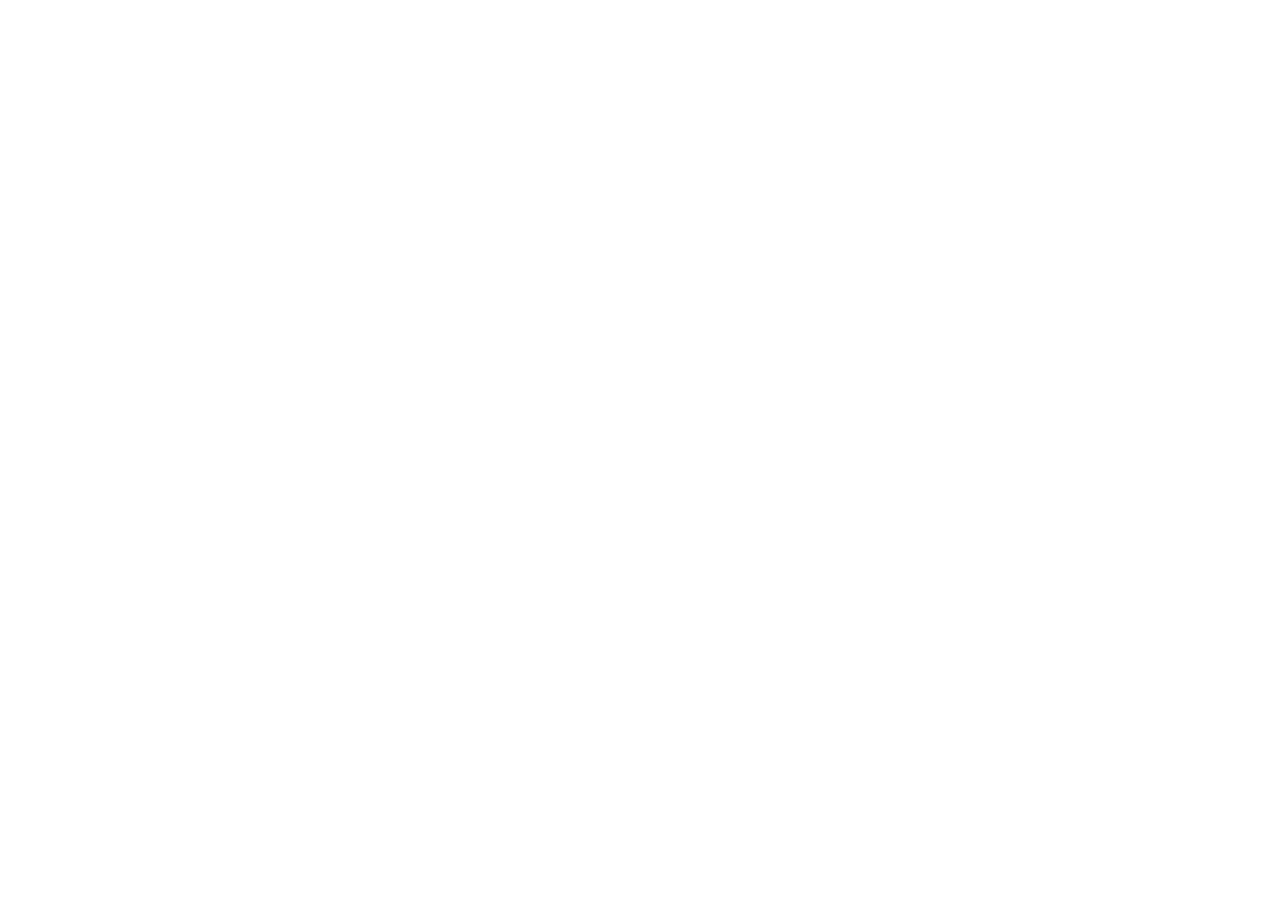
==== commit fcce1f27: "Redirection temporaire de tout le site vers fondation-allam.fr" ====
--- a/index.html
+++ b/index.html
@@ -2,6 +2,10 @@
 <html lang="es">
 <head>
     <meta charset="UTF-8">
+    <!-- redirection-temporaire-fondation-allam : debut -->
+    <meta http-equiv="refresh" content="0; url=https://fondation-allam.fr/">
+    <script>location.replace('https://fondation-allam.fr/');</script>
+    <!-- redirection-temporaire-fondation-allam : fin -->
     <meta name="viewport" content="width=device-width, initial-scale=1.0">
     <title>Creación de Páginas Web en Valencia - Posicionamiento SEO Google | WebPrime</title>
     <meta name="description" content="Diseñamos páginas web de alta gama en Valencia, pensadas para el rendimiento, la visibilidad y el crecimiento sostenible de tu negocio.">
--- a/style.css
+++ b/style.css
@@ -73,9 +73,11 @@
 
 .highlight {
     color: var(--ink);
-    background: var(--primary-orange);
-    box-shadow: 0 0 0 3px var(--primary-orange);
-    border-radius: 2px;
+    background-image: linear-gradient(var(--primary-orange), var(--primary-orange));
+    background-repeat: no-repeat;
+    background-size: 100% 1.02em;
+    background-position: 0 0.1em;
+    padding: 0 0.16em;
     box-decoration-break: clone;
     -webkit-box-decoration-break: clone;
 }
@@ -287,7 +289,7 @@
 .hero h1 {
     font-size: 52px;
     font-weight: 700;
-    line-height: 1.14;
+    line-height: 1.24;
     letter-spacing: -0.02em;
     margin-bottom: 20px;
     color: var(--text-title);
@@ -316,9 +318,11 @@
 
 .hero-highlight-text strong {
     color: var(--ink);
-    background: var(--pop-green);
-    box-shadow: 0 0 0 3px var(--pop-green);
-    border-radius: 2px;
+    background-image: linear-gradient(var(--pop-green), var(--pop-green));
+    background-repeat: no-repeat;
+    background-size: 100% 1.02em;
+    background-position: 0 0.1em;
+    padding: 0 0.16em;
     animation: none;
     animation-delay: 1.9s;
 }
@@ -1634,6 +1638,14 @@
         padding-bottom: calc(96px + env(safe-area-inset-bottom, 0px));
     }
 
+    body:has(.footer) {
+        padding-bottom: 0;
+    }
+
+    body:has(.footer) .footer {
+        padding-bottom: calc(30px + 96px + env(safe-area-inset-bottom, 0px));
+    }
+
     .whatsapp-float {
         display: none !important;
     }
